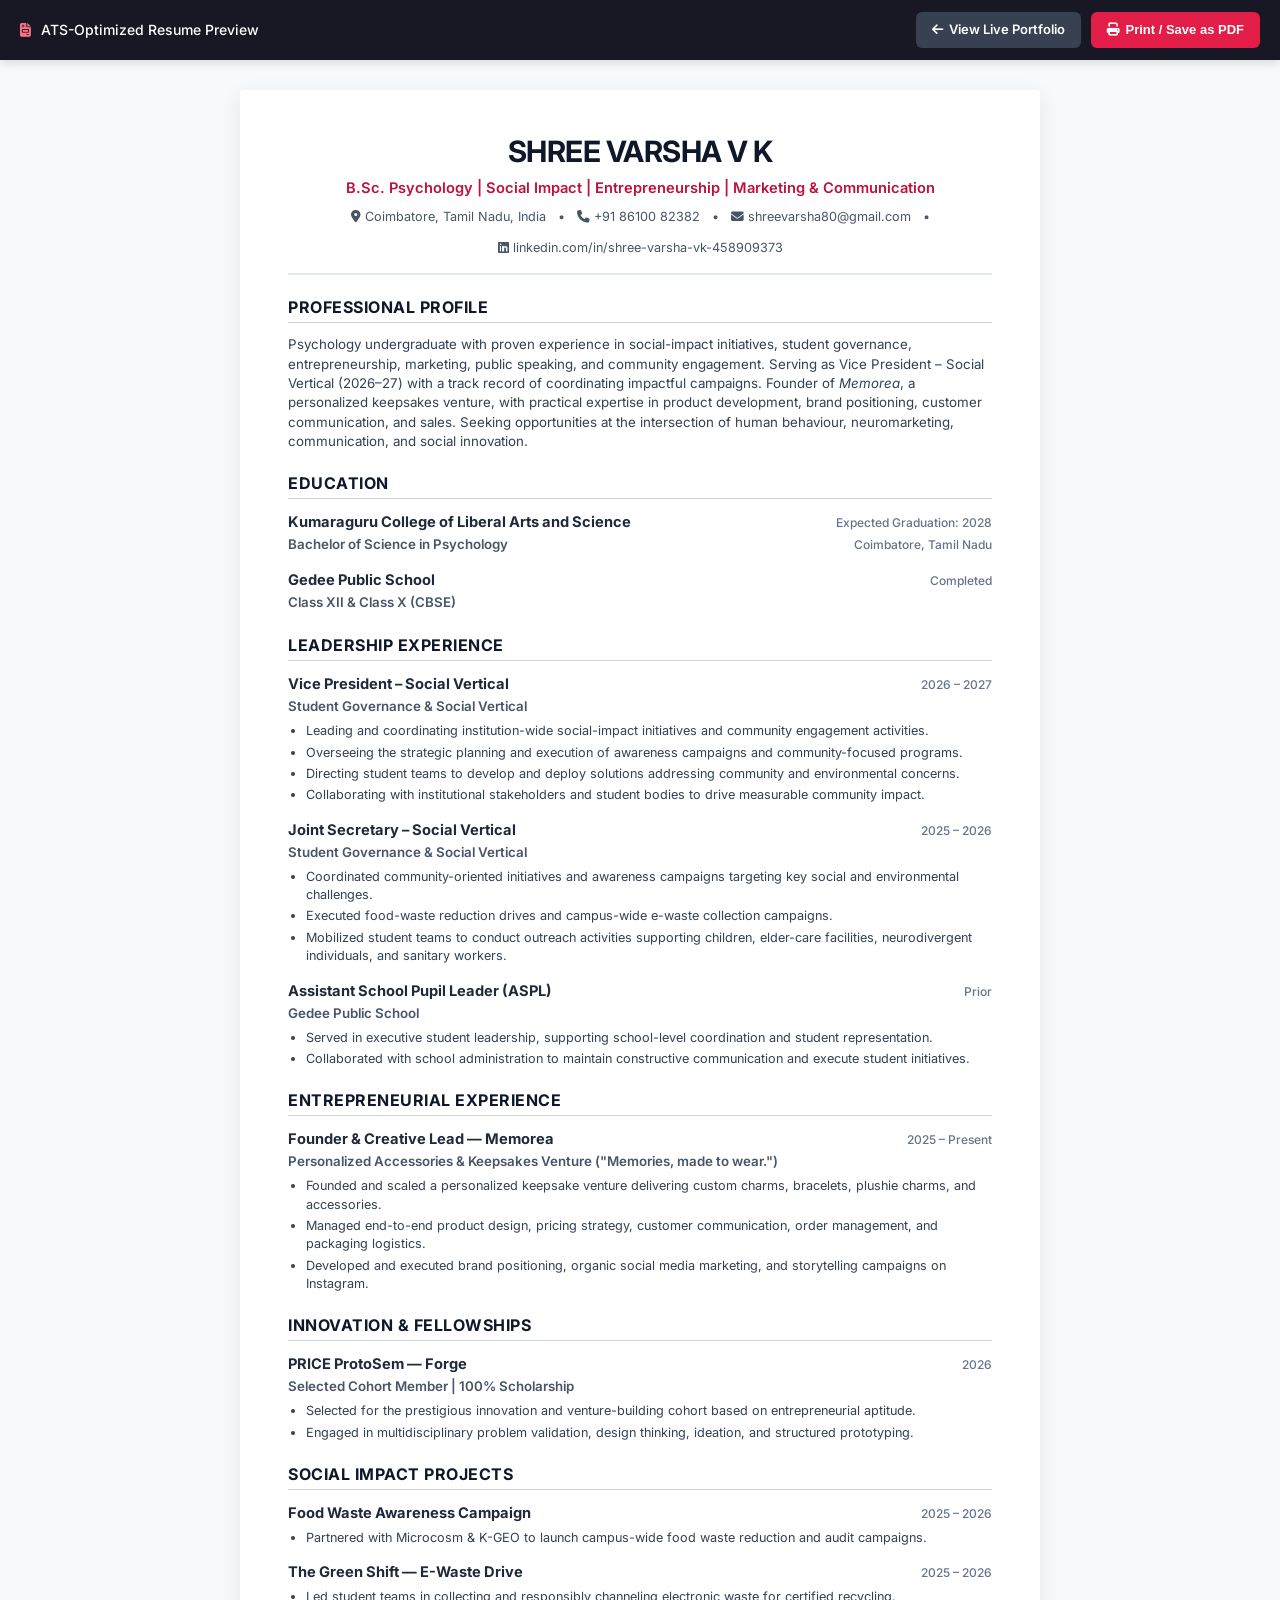
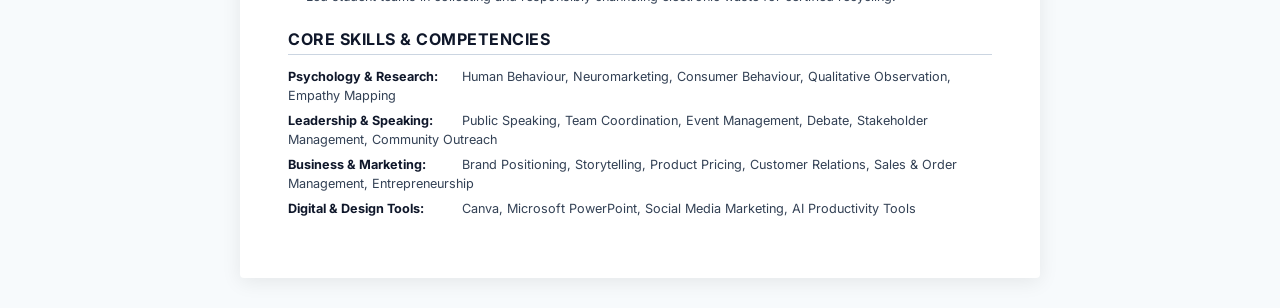
==== resume.html @ c53f8eb0 "Publish resume.html via PortfolioWizard" ====
<!DOCTYPE html>
<html lang="en">
<head>
  <meta charset="UTF-8">
  <meta name="viewport" content="width=device-width, initial-scale=1.0">
  <title>Shree Varsha V K - ATS Resume</title>
  <meta name="description" content="Resume of Shree Varsha V K - B.Sc. Psychology, Entrepreneur, Social Impact Leader">

  <!-- Google Fonts: Inter -->
  <link rel="preconnect" href="https://fonts.googleapis.com">
  <link rel="preconnect" href="https://fonts.gstatic.com" crossorigin>
  <link href="https://fonts.googleapis.com/css2?family=Inter:wght@400;500;600;700&display=swap" rel="stylesheet">

  <!-- Font Awesome -->
  <link rel="stylesheet" href="https://cdnjs.cloudflare.com/ajax/libs/font-awesome/6.5.1/css/all.min.css">

  <style>
    /* ATS-Friendly Print & Layout CSS */
    @page {
      size: letter portrait;
      margin: 15mm;
    }

    * {
      box-sizing: border-box;
      margin: 0;
      padding: 0;
    }

    body {
      font-family: 'Inter', -apple-system, BlinkMacSystemFont, "Segoe UI", Roboto, Helvetica, Arial, sans-serif;
      color: #1a202c;
      background-color: #f7fafc;
      line-height: 1.5;
      font-size: 10.5pt;
    }

    .no-print-bar {
      background: #181824;
      color: #fff;
      padding: 12px 20px;
      display: flex;
      justify-content: space-between;
      align-items: center;
      box-shadow: 0 2px 10px rgba(0,0,0,0.15);
    }

    .btn {
      background: #e11d48;
      color: #fff;
      border: none;
      padding: 8px 16px;
      font-size: 13px;
      font-weight: 600;
      border-radius: 6px;
      cursor: pointer;
      display: inline-flex;
      align-items: center;
      gap: 6px;
      text-decoration: none;
      transition: background 0.2s;
    }

    .btn:hover {
      background: #be123c;
    }

    .btn-secondary {
      background: #374151;
    }
    .btn-secondary:hover {
      background: #4b5563;
    }

    .resume-wrapper {
      max-width: 800px;
      margin: 30px auto;
      background: #ffffff;
      padding: 40px 48px;
      box-shadow: 0 4px 20px rgba(0, 0, 0, 0.08);
      border-radius: 4px;
    }

    /* ATS Typography & Headings */
    header {
      border-bottom: 2px solid #e2e8f0;
      padding-bottom: 16px;
      margin-bottom: 20px;
      text-align: center;
    }

    h1 {
      font-size: 22pt;
      font-weight: 700;
      color: #0f172a;
      letter-spacing: -0.5px;
      text-transform: uppercase;
      margin-bottom: 4px;
    }

    .subtitle {
      font-size: 11pt;
      font-weight: 600;
      color: #be123c;
      margin-bottom: 8px;
    }

    .contact-line {
      font-size: 9.5pt;
      color: #475569;
      display: flex;
      flex-wrap: wrap;
      justify-content: center;
      gap: 12px;
    }

    .contact-line a {
      color: #475569;
      text-decoration: none;
    }

    .section {
      margin-bottom: 20px;
    }

    h2 {
      font-size: 12pt;
      font-weight: 700;
      color: #0f172a;
      text-transform: uppercase;
      border-bottom: 1.5px solid #cbd5e1;
      padding-bottom: 3px;
      margin-bottom: 12px;
      letter-spacing: 0.5px;
    }

    .item {
      margin-bottom: 14px;
    }

    .item:last-child {
      margin-bottom: 0;
    }

    .item-header {
      display: flex;
      justify-content: space-between;
      align-items: baseline;
      margin-bottom: 2px;
    }

    .item-title {
      font-weight: 700;
      font-size: 11pt;
      color: #1e293b;
    }

    .item-subtitle {
      font-size: 10pt;
      font-weight: 600;
      color: #475569;
    }

    .item-date, .item-loc {
      font-size: 9pt;
      color: #64748b;
      font-weight: 500;
      white-space: nowrap;
    }

    p {
      color: #334155;
      font-size: 10pt;
      line-height: 1.45;
      margin-top: 4px;
    }

    ul {
      margin-top: 5px;
      margin-left: 18px;
      color: #334155;
    }

    li {
      font-size: 9.5pt;
      line-height: 1.45;
      margin-bottom: 3px;
    }

    .skills-grid {
      display: grid;
      grid-template-columns: 1fr;
      gap: 6px;
    }

    .skill-row {
      font-size: 9.5pt;
      color: #334155;
    }

    .skill-label {
      font-weight: 700;
      color: #0f172a;
      display: inline-block;
      min-width: 170px;
    }

    /* Print Overrides */
    @media print {
      @page {
        margin: 15mm;
      }

      body {
        background: #ffffff;
        color: #000000;
      }

      .no-print-bar {
        display: none !important;
      }

      .resume-wrapper {
        margin: 0;
        padding: 0;
        box-shadow: none;
        max-width: 100%;
      }

      header {
        border-bottom: 1.5px solid #000;
      }

      h2 {
        border-bottom: 1px solid #000;
        color: #000;
      }

      a {
        color: #000;
        text-decoration: none;
      }

      .item-title, .subtitle {
        color: #000;
      }
    }
  </style>
</head>
<body>

  <!-- Non-Printing Top Action Bar -->
  <div class="no-print-bar">
    <div style="font-size: 14px; font-weight: 500;">
      <i class="fa-solid fa-file-invoice" style="color: #fb7185; margin-right: 6px;"></i> ATS-Optimized Resume Preview
    </div>
    <div style="display: flex; gap: 10px;">
      <a href="index.html" class="btn btn-secondary">
        <i class="fa-solid fa-arrow-left"></i> View Live Portfolio
      </a>
      <button onclick="window.print()" class="btn">
        <i class="fa-solid fa-print"></i> Print / Save as PDF
      </button>
    </div>
  </div>

  <!-- Main Resume Content -->
  <main class="resume-wrapper">
    
    <!-- Header -->
    <header>
      <h1>Shree Varsha V K</h1>
      <div class="subtitle">B.Sc. Psychology | Social Impact | Entrepreneurship | Marketing & Communication</div>
      <div class="contact-line">
        <span><i class="fa-solid fa-location-dot"></i> Coimbatore, Tamil Nadu, India</span>
        <span>•</span>
        <span><i class="fa-solid fa-phone"></i> +91 86100 82382</span>
        <span>•</span>
        <span><i class="fa-solid fa-envelope"></i> <a href="mailto:shreevarsha80@gmail.com">shreevarsha80@gmail.com</a></span>
        <span>•</span>
        <span><i class="fa-brands fa-linkedin"></i> <a href="https://www.linkedin.com/in/shree-varsha-vk-458909373">linkedin.com/in/shree-varsha-vk-458909373</a></span>
      </div>
    </header>

    <!-- Professional Summary -->
    <section class="section">
      <h2>Professional Profile</h2>
      <p>
        Psychology undergraduate with proven experience in social-impact initiatives, student governance, entrepreneurship, marketing, public speaking, and community engagement. Serving as Vice President – Social Vertical (2026–27) with a track record of coordinating impactful campaigns. Founder of <em>Memorea</em>, a personalized keepsakes venture, with practical expertise in product development, brand positioning, customer communication, and sales. Seeking opportunities at the intersection of human behaviour, neuromarketing, communication, and social innovation.
      </p>
    </section>

    <!-- Education -->
    <section class="section">
      <h2>Education</h2>
      
      <div class="item">
        <div class="item-header">
          <span class="item-title">Kumaraguru College of Liberal Arts and Science</span>
          <span class="item-date">Expected Graduation: 2028</span>
        </div>
        <div class="item-header">
          <span class="item-subtitle">Bachelor of Science in Psychology</span>
          <span class="item-loc">Coimbatore, Tamil Nadu</span>
        </div>
      </div>

      <div class="item">
        <div class="item-header">
          <span class="item-title">Gedee Public School</span>
          <span class="item-date">Completed</span>
        </div>
        <div class="item-subtitle">Class XII & Class X (CBSE)</div>
      </div>
    </section>

    <!-- Leadership Experience -->
    <section class="section">
      <h2>Leadership Experience</h2>

      <div class="item">
        <div class="item-header">
          <span class="item-title">Vice President – Social Vertical</span>
          <span class="item-date">2026 – 2027</span>
        </div>
        <div class="item-subtitle">Student Governance & Social Vertical</div>
        <ul>
          <li>Leading and coordinating institution-wide social-impact initiatives and community engagement activities.</li>
          <li>Overseeing the strategic planning and execution of awareness campaigns and community-focused programs.</li>
          <li>Directing student teams to develop and deploy solutions addressing community and environmental concerns.</li>
          <li>Collaborating with institutional stakeholders and student bodies to drive measurable community impact.</li>
        </ul>
      </div>

      <div class="item">
        <div class="item-header">
          <span class="item-title">Joint Secretary – Social Vertical</span>
          <span class="item-date">2025 – 2026</span>
        </div>
        <div class="item-subtitle">Student Governance & Social Vertical</div>
        <ul>
          <li>Coordinated community-oriented initiatives and awareness campaigns targeting key social and environmental challenges.</li>
          <li>Executed food-waste reduction drives and campus-wide e-waste collection campaigns.</li>
          <li>Mobilized student teams to conduct outreach activities supporting children, elder-care facilities, neurodivergent individuals, and sanitary workers.</li>
        </ul>
      </div>

      <div class="item">
        <div class="item-header">
          <span class="item-title">Assistant School Pupil Leader (ASPL)</span>
          <span class="item-date">Prior</span>
        </div>
        <div class="item-subtitle">Gedee Public School</div>
        <ul>
          <li>Served in executive student leadership, supporting school-level coordination and student representation.</li>
          <li>Collaborated with school administration to maintain constructive communication and execute student initiatives.</li>
        </ul>
      </div>
    </section>

    <!-- Entrepreneurial Experience -->
    <section class="section">
      <h2>Entrepreneurial Experience</h2>

      <div class="item">
        <div class="item-header">
          <span class="item-title">Founder & Creative Lead — Memorea</span>
          <span class="item-date">2025 – Present</span>
        </div>
        <div class="item-subtitle">Personalized Accessories & Keepsakes Venture ("Memories, made to wear.")</div>
        <ul>
          <li>Founded and scaled a personalized keepsake venture delivering custom charms, bracelets, plushie charms, and accessories.</li>
          <li>Managed end-to-end product design, pricing strategy, customer communication, order management, and packaging logistics.</li>
          <li>Developed and executed brand positioning, organic social media marketing, and storytelling campaigns on Instagram.</li>
        </ul>
      </div>
    </section>

    <!-- Fellowship & Programs -->
    <section class="section">
      <h2>Innovation & Fellowships</h2>

      <div class="item">
        <div class="item-header">
          <span class="item-title">PRICE ProtoSem — Forge</span>
          <span class="item-date">2026</span>
        </div>
        <div class="item-subtitle">Selected Cohort Member | 100% Scholarship</div>
        <ul>
          <li>Selected for the prestigious innovation and venture-building cohort based on entrepreneurial aptitude.</li>
          <li>Engaged in multidisciplinary problem validation, design thinking, ideation, and structured prototyping.</li>
        </ul>
      </div>
    </section>

    <!-- Social Impact Projects -->
    <section class="section">
      <h2>Social Impact Projects</h2>

      <div class="item">
        <div class="item-header">
          <span class="item-title">Food Waste Awareness Campaign</span>
          <span class="item-date">2025 – 2026</span>
        </div>
        <ul>
          <li>Partnered with Microcosm & K-GEO to launch campus-wide food waste reduction and audit campaigns.</li>
        </ul>
      </div>

      <div class="item">
        <div class="item-header">
          <span class="item-title">The Green Shift — E-Waste Drive</span>
          <span class="item-date">2025 – 2026</span>
        </div>
        <ul>
          <li>Led student teams in collecting and responsibly channeling electronic waste for certified recycling.</li>
        </ul>
      </div>
    </section>

    <!-- Core Competencies & Skills -->
    <section class="section">
      <h2>Core Skills & Competencies</h2>
      
      <div class="skills-grid">
        <div class="skill-row">
          <span class="skill-label">Psychology & Research:</span>
          Human Behaviour, Neuromarketing, Consumer Behaviour, Qualitative Observation, Empathy Mapping
        </div>
        <div class="skill-row">
          <span class="skill-label">Leadership & Speaking:</span>
          Public Speaking, Team Coordination, Event Management, Debate, Stakeholder Management, Community Outreach
        </div>
        <div class="skill-row">
          <span class="skill-label">Business & Marketing:</span>
          Brand Positioning, Storytelling, Product Pricing, Customer Relations, Sales & Order Management, Entrepreneurship
        </div>
        <div class="skill-row">
          <span class="skill-label">Digital & Design Tools:</span>
          Canva, Microsoft PowerPoint, Social Media Marketing, AI Productivity Tools
        </div>
      </div>
    </section>

  </main>

</body>
</html>
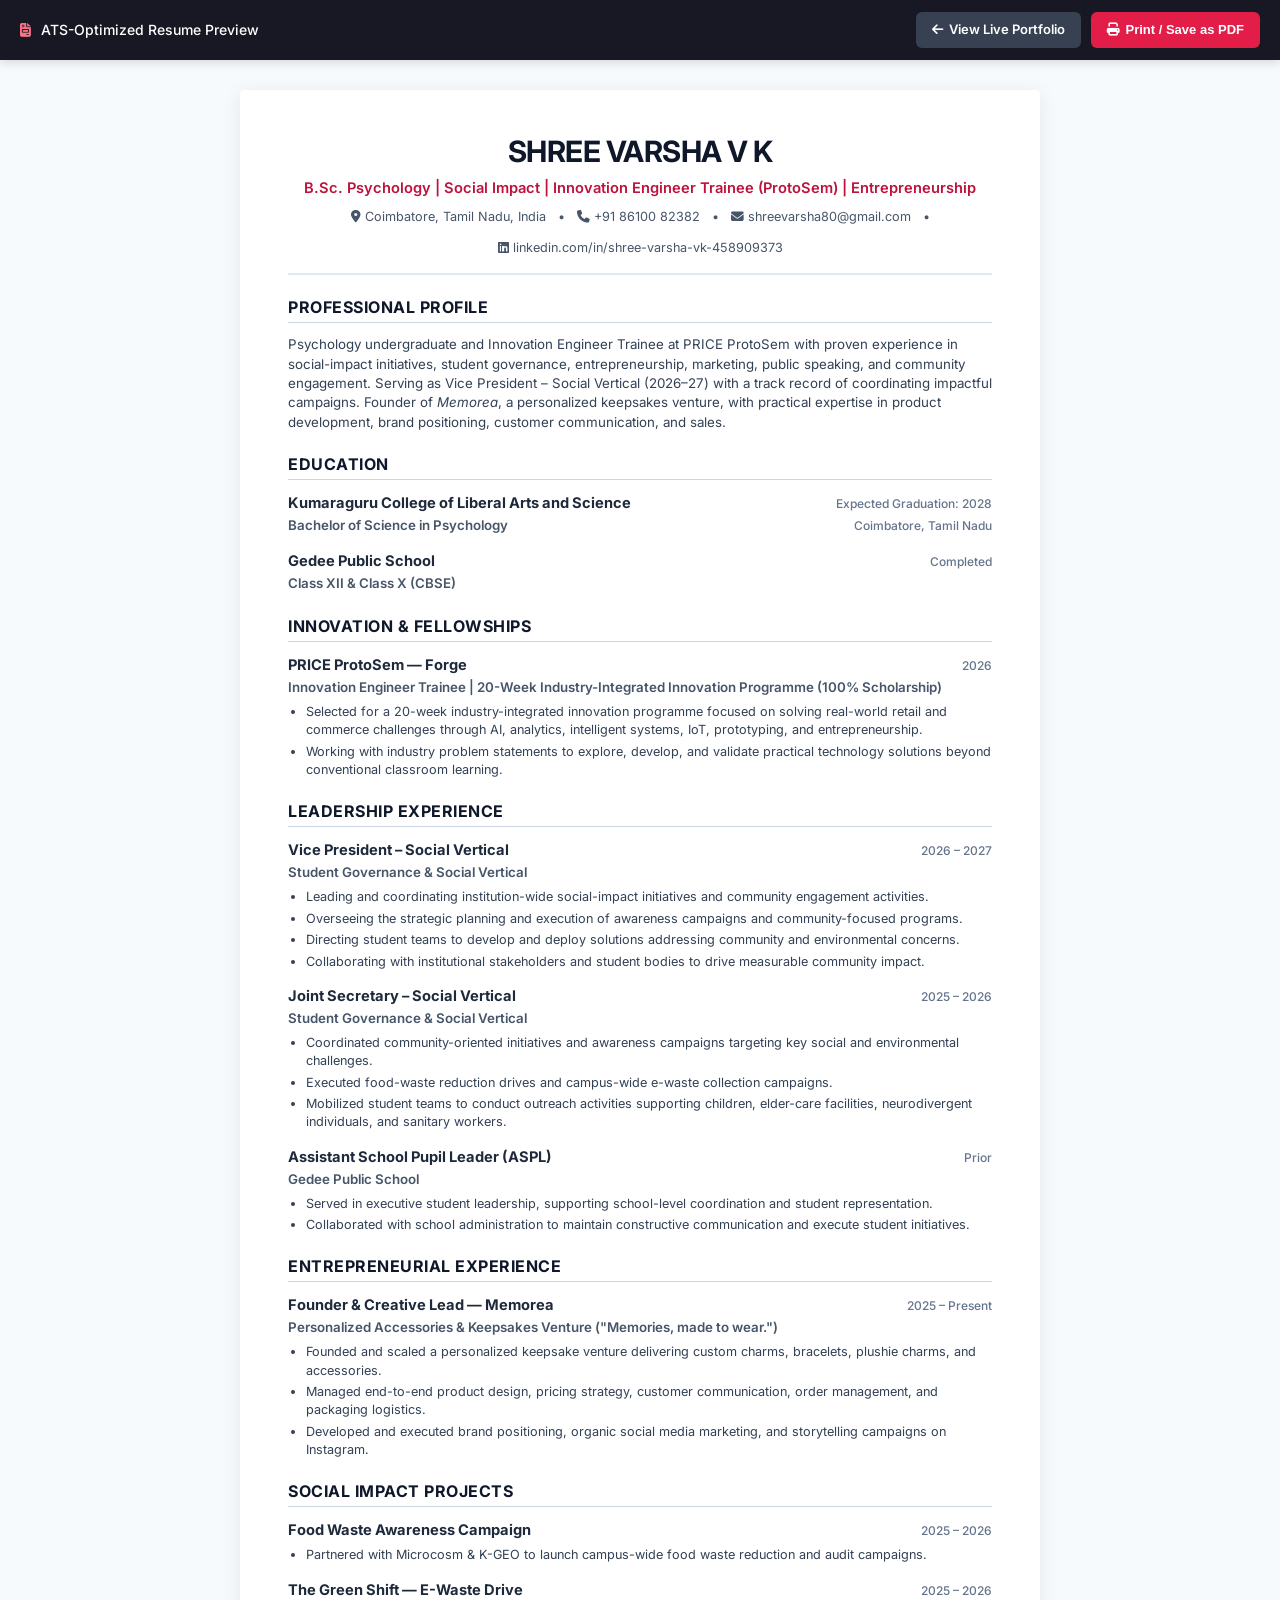
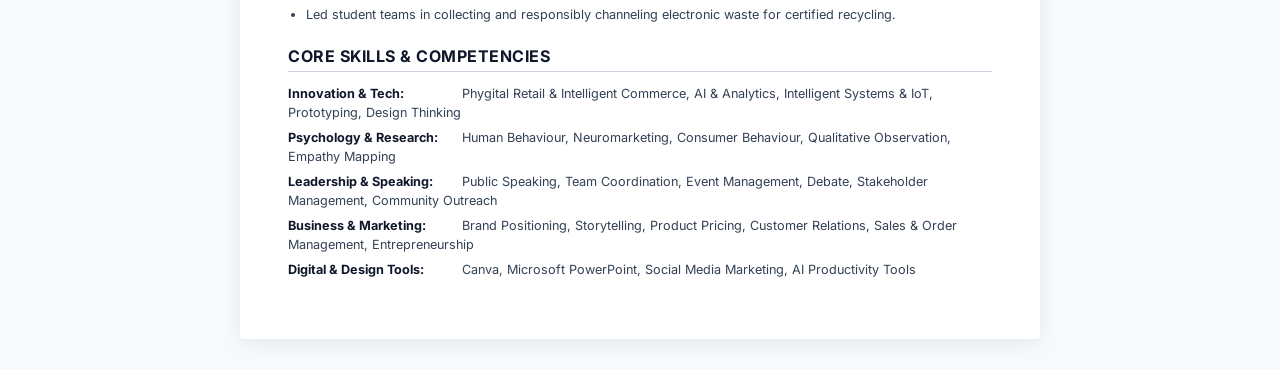
==== commit cf9aa189: "Publish resume.html via PortfolioWizard" ====
--- a/resume.html
+++ b/resume.html
@@ -4,7 +4,7 @@
   <meta charset="UTF-8">
   <meta name="viewport" content="width=device-width, initial-scale=1.0">
   <title>Shree Varsha V K - ATS Resume</title>
-  <meta name="description" content="Resume of Shree Varsha V K - B.Sc. Psychology, Entrepreneur, Social Impact Leader">
+  <meta name="description" content="Resume of Shree Varsha V K - B.Sc. Psychology, Innovation Engineer Trainee at PRICE ProtoSem, Entrepreneur, Social Impact Leader">
 
   <!-- Google Fonts: Inter -->
   <link rel="preconnect" href="https://fonts.googleapis.com">
@@ -270,7 +270,7 @@
     <!-- Header -->
     <header>
       <h1>Shree Varsha V K</h1>
-      <div class="subtitle">B.Sc. Psychology | Social Impact | Entrepreneurship | Marketing & Communication</div>
+      <div class="subtitle">B.Sc. Psychology | Social Impact | Innovation Engineer Trainee (ProtoSem) | Entrepreneurship</div>
       <div class="contact-line">
         <span><i class="fa-solid fa-location-dot"></i> Coimbatore, Tamil Nadu, India</span>
         <span>•</span>
@@ -286,7 +286,7 @@
     <section class="section">
       <h2>Professional Profile</h2>
       <p>
-        Psychology undergraduate with proven experience in social-impact initiatives, student governance, entrepreneurship, marketing, public speaking, and community engagement. Serving as Vice President – Social Vertical (2026–27) with a track record of coordinating impactful campaigns. Founder of <em>Memorea</em>, a personalized keepsakes venture, with practical expertise in product development, brand positioning, customer communication, and sales. Seeking opportunities at the intersection of human behaviour, neuromarketing, communication, and social innovation.
+        Psychology undergraduate and Innovation Engineer Trainee at PRICE ProtoSem with proven experience in social-impact initiatives, student governance, entrepreneurship, marketing, public speaking, and community engagement. Serving as Vice President – Social Vertical (2026–27) with a track record of coordinating impactful campaigns. Founder of <em>Memorea</em>, a personalized keepsakes venture, with practical expertise in product development, brand positioning, customer communication, and sales.
       </p>
     </section>
 
@@ -311,6 +311,23 @@
           <span class="item-date">Completed</span>
         </div>
         <div class="item-subtitle">Class XII & Class X (CBSE)</div>
+      </div>
+    </section>
+
+    <!-- Innovation & Fellowship -->
+    <section class="section">
+      <h2>Innovation & Fellowships</h2>
+
+      <div class="item">
+        <div class="item-header">
+          <span class="item-title">PRICE ProtoSem — Forge</span>
+          <span class="item-date">2026</span>
+        </div>
+        <div class="item-subtitle">Innovation Engineer Trainee | 20-Week Industry-Integrated Innovation Programme (100% Scholarship)</div>
+        <ul>
+          <li>Selected for a 20-week industry-integrated innovation programme focused on solving real-world retail and commerce challenges through AI, analytics, intelligent systems, IoT, prototyping, and entrepreneurship.</li>
+          <li>Working with industry problem statements to explore, develop, and validate practical technology solutions beyond conventional classroom learning.</li>
+        </ul>
       </div>
     </section>
 
@@ -376,23 +393,6 @@
       </div>
     </section>
 
-    <!-- Fellowship & Programs -->
-    <section class="section">
-      <h2>Innovation & Fellowships</h2>
-
-      <div class="item">
-        <div class="item-header">
-          <span class="item-title">PRICE ProtoSem — Forge</span>
-          <span class="item-date">2026</span>
-        </div>
-        <div class="item-subtitle">Selected Cohort Member | 100% Scholarship</div>
-        <ul>
-          <li>Selected for the prestigious innovation and venture-building cohort based on entrepreneurial aptitude.</li>
-          <li>Engaged in multidisciplinary problem validation, design thinking, ideation, and structured prototyping.</li>
-        </ul>
-      </div>
-    </section>
-
     <!-- Social Impact Projects -->
     <section class="section">
       <h2>Social Impact Projects</h2>
@@ -424,6 +424,10 @@
       
       <div class="skills-grid">
         <div class="skill-row">
+          <span class="skill-label">Innovation & Tech:</span>
+          Phygital Retail & Intelligent Commerce, AI & Analytics, Intelligent Systems & IoT, Prototyping, Design Thinking
+        </div>
+        <div class="skill-row">
           <span class="skill-label">Psychology & Research:</span>
           Human Behaviour, Neuromarketing, Consumer Behaviour, Qualitative Observation, Empathy Mapping
         </div>
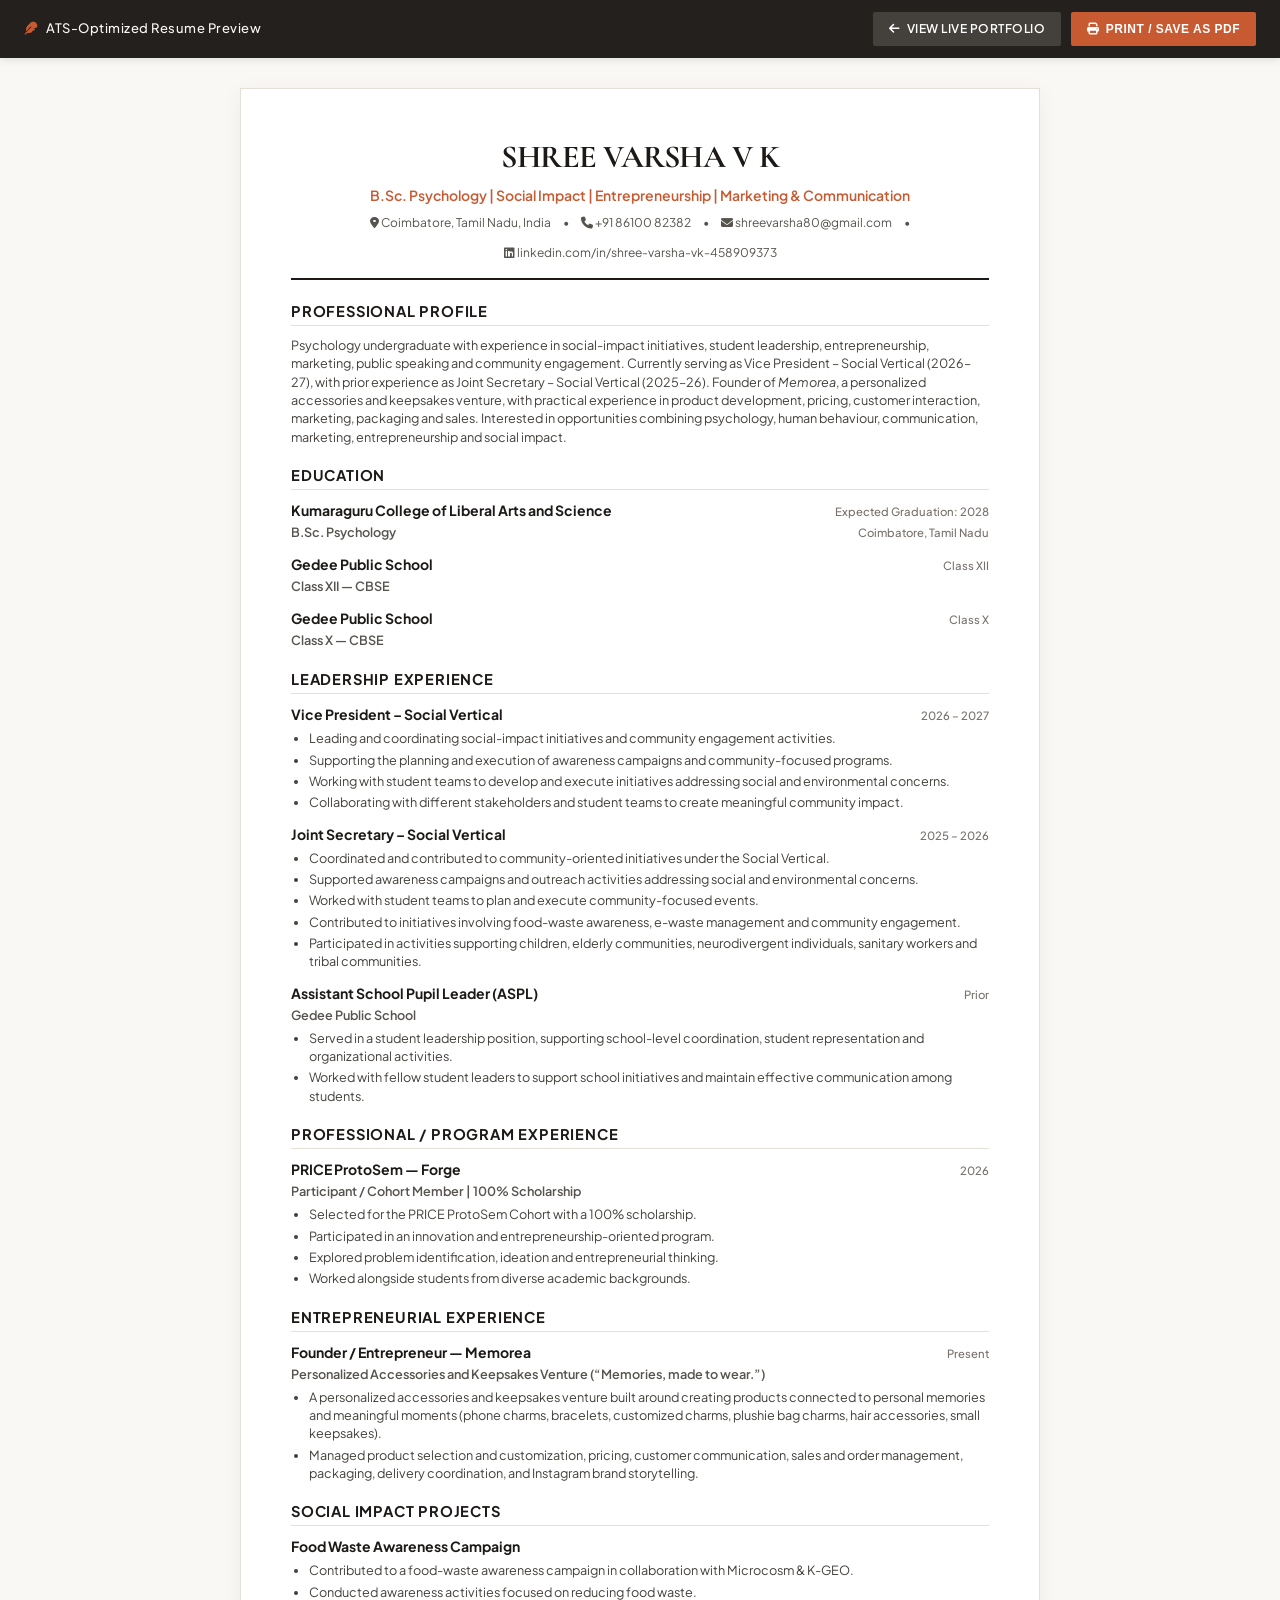
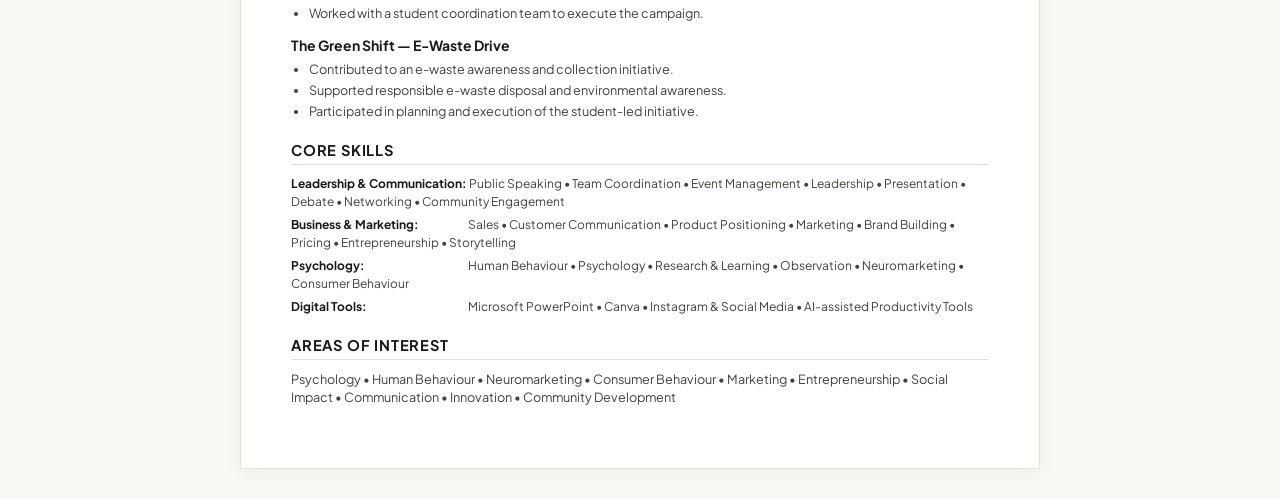
==== commit 01efcf4a: "Publish resume.html via PortfolioWizard" ====
--- a/resume.html
+++ b/resume.html
@@ -3,13 +3,13 @@
 <head>
   <meta charset="UTF-8">
   <meta name="viewport" content="width=device-width, initial-scale=1.0">
-  <title>Shree Varsha V K - ATS Resume</title>
+  <title>Shree Varsha V K — ATS Resume</title>
   <meta name="description" content="Resume of Shree Varsha V K - B.Sc. Psychology, Innovation Engineer Trainee at PRICE ProtoSem, Entrepreneur, Social Impact Leader">
 
-  <!-- Google Fonts: Inter -->
+  <!-- Google Fonts: Cormorant Garamond, Plus Jakarta Sans -->
   <link rel="preconnect" href="https://fonts.googleapis.com">
   <link rel="preconnect" href="https://fonts.gstatic.com" crossorigin>
-  <link href="https://fonts.googleapis.com/css2?family=Inter:wght@400;500;600;700&display=swap" rel="stylesheet">
+  <link href="https://fonts.googleapis.com/css2?family=Cormorant+Garamond:wght@600;700&family=Plus+Jakarta+Sans:wght@400;500;600;700&display=swap" rel="stylesheet">
 
   <!-- Font Awesome -->
   <link rel="stylesheet" href="https://cdnjs.cloudflare.com/ajax/libs/font-awesome/6.5.1/css/all.min.css">
@@ -28,31 +28,33 @@
     }
 
     body {
-      font-family: 'Inter', -apple-system, BlinkMacSystemFont, "Segoe UI", Roboto, Helvetica, Arial, sans-serif;
-      color: #1a202c;
-      background-color: #f7fafc;
+      font-family: 'Plus Jakarta Sans', -apple-system, BlinkMacSystemFont, "Segoe UI", Roboto, sans-serif;
+      color: #1C1917;
+      background-color: #FAF8F5;
       line-height: 1.5;
       font-size: 10.5pt;
     }
 
     .no-print-bar {
-      background: #181824;
-      color: #fff;
-      padding: 12px 20px;
+      background: #23201E;
+      color: #FAF8F5;
+      padding: 12px 24px;
       display: flex;
       justify-content: space-between;
       align-items: center;
-      box-shadow: 0 2px 10px rgba(0,0,0,0.15);
+      box-shadow: 0 2px 8px rgba(0,0,0,0.1);
     }
 
     .btn {
-      background: #e11d48;
-      color: #fff;
+      background: #C85A32;
+      color: #FFFFFF;
       border: none;
       padding: 8px 16px;
-      font-size: 13px;
+      font-size: 12px;
       font-weight: 600;
-      border-radius: 6px;
+      text-transform: uppercase;
+      letter-spacing: 0.5px;
+      border-radius: 2px;
       cursor: pointer;
       display: inline-flex;
       align-items: center;
@@ -62,52 +64,53 @@
     }
 
     .btn:hover {
-      background: #be123c;
+      background: #A64320;
     }
 
     .btn-secondary {
-      background: #374151;
+      background: #44403C;
     }
     .btn-secondary:hover {
-      background: #4b5563;
+      background: #57534E;
     }
 
     .resume-wrapper {
       max-width: 800px;
       margin: 30px auto;
-      background: #ffffff;
-      padding: 40px 48px;
-      box-shadow: 0 4px 20px rgba(0, 0, 0, 0.08);
-      border-radius: 4px;
+      background: #FFFFFF;
+      padding: 44px 50px;
+      box-shadow: 0 4px 20px rgba(0, 0, 0, 0.05);
+      border: 1px solid #E6DFD5;
     }
 
     /* ATS Typography & Headings */
     header {
-      border-bottom: 2px solid #e2e8f0;
+      border-bottom: 2px solid #1C1917;
       padding-bottom: 16px;
       margin-bottom: 20px;
       text-align: center;
     }
 
     h1 {
-      font-size: 22pt;
+      font-family: 'Cormorant Garamond', Georgia, serif;
+      font-size: 24pt;
       font-weight: 700;
-      color: #0f172a;
+      color: #1C1917;
       letter-spacing: -0.5px;
       text-transform: uppercase;
       margin-bottom: 4px;
     }
 
     .subtitle {
-      font-size: 11pt;
+      font-size: 10.5pt;
       font-weight: 600;
-      color: #be123c;
+      color: #C85A32;
       margin-bottom: 8px;
     }
 
     .contact-line {
-      font-size: 9.5pt;
-      color: #475569;
+      font-size: 9pt;
+      color: #57534E;
       display: flex;
       flex-wrap: wrap;
       justify-content: center;
@@ -115,27 +118,27 @@
     }
 
     .contact-line a {
-      color: #475569;
+      color: #57534E;
       text-decoration: none;
     }
 
     .section {
-      margin-bottom: 20px;
+      margin-bottom: 18px;
     }
 
     h2 {
-      font-size: 12pt;
+      font-size: 11pt;
       font-weight: 700;
-      color: #0f172a;
+      color: #1C1917;
       text-transform: uppercase;
-      border-bottom: 1.5px solid #cbd5e1;
+      border-bottom: 1.5px solid #E6DFD5;
       padding-bottom: 3px;
+      margin-bottom: 10px;
+      letter-spacing: 0.8px;
+    }
+
+    .item {
       margin-bottom: 12px;
-      letter-spacing: 0.5px;
-    }
-
-    .item {
-      margin-bottom: 14px;
     }
 
     .item:last-child {
@@ -151,34 +154,34 @@
 
     .item-title {
       font-weight: 700;
-      font-size: 11pt;
-      color: #1e293b;
+      font-size: 10.5pt;
+      color: #1C1917;
     }
 
     .item-subtitle {
-      font-size: 10pt;
+      font-size: 9.5pt;
       font-weight: 600;
-      color: #475569;
+      color: #57534E;
     }
 
     .item-date, .item-loc {
-      font-size: 9pt;
-      color: #64748b;
+      font-size: 8.5pt;
+      color: #78716C;
       font-weight: 500;
       white-space: nowrap;
     }
 
     p {
-      color: #334155;
-      font-size: 10pt;
+      color: #44403C;
+      font-size: 9.5pt;
       line-height: 1.45;
+      margin-top: 3px;
+    }
+
+    ul {
       margin-top: 4px;
-    }
-
-    ul {
-      margin-top: 5px;
       margin-left: 18px;
-      color: #334155;
+      color: #44403C;
     }
 
     li {
@@ -190,19 +193,19 @@
     .skills-grid {
       display: grid;
       grid-template-columns: 1fr;
-      gap: 6px;
+      gap: 5px;
     }
 
     .skill-row {
-      font-size: 9.5pt;
-      color: #334155;
+      font-size: 9pt;
+      color: #44403C;
     }
 
     .skill-label {
       font-weight: 700;
-      color: #0f172a;
+      color: #1C1917;
       display: inline-block;
-      min-width: 170px;
+      min-width: 175px;
     }
 
     /* Print Overrides */
@@ -212,7 +215,7 @@
       }
 
       body {
-        background: #ffffff;
+        background: #FFFFFF;
         color: #000000;
       }
 
@@ -224,6 +227,7 @@
         margin: 0;
         padding: 0;
         box-shadow: none;
+        border: none;
         max-width: 100%;
       }
 
@@ -251,8 +255,8 @@
 
   <!-- Non-Printing Top Action Bar -->
   <div class="no-print-bar">
-    <div style="font-size: 14px; font-weight: 500;">
-      <i class="fa-solid fa-file-invoice" style="color: #fb7185; margin-right: 6px;"></i> ATS-Optimized Resume Preview
+    <div style="font-size: 13px; font-weight: 500; letter-spacing: 0.5px;">
+      <i class="fa-solid fa-feather" style="color: #C85A32; margin-right: 6px;"></i> ATS-Optimized Resume Preview
     </div>
     <div style="display: flex; gap: 10px;">
       <a href="index.html" class="btn btn-secondary">
@@ -270,7 +274,7 @@
     <!-- Header -->
     <header>
       <h1>Shree Varsha V K</h1>
-      <div class="subtitle">B.Sc. Psychology | Social Impact | Innovation Engineer Trainee (ProtoSem) | Entrepreneurship</div>
+      <div class="subtitle">B.Sc. Psychology | Social Impact | Entrepreneurship | Marketing & Communication</div>
       <div class="contact-line">
         <span><i class="fa-solid fa-location-dot"></i> Coimbatore, Tamil Nadu, India</span>
         <span>•</span>
@@ -286,7 +290,7 @@
     <section class="section">
       <h2>Professional Profile</h2>
       <p>
-        Psychology undergraduate and Innovation Engineer Trainee at PRICE ProtoSem with proven experience in social-impact initiatives, student governance, entrepreneurship, marketing, public speaking, and community engagement. Serving as Vice President – Social Vertical (2026–27) with a track record of coordinating impactful campaigns. Founder of <em>Memorea</em>, a personalized keepsakes venture, with practical expertise in product development, brand positioning, customer communication, and sales.
+        Psychology undergraduate with experience in social-impact initiatives, student leadership, entrepreneurship, marketing, public speaking and community engagement. Currently serving as Vice President – Social Vertical (2026–27), with prior experience as Joint Secretary – Social Vertical (2025–26). Founder of <em>Memorea</em>, a personalized accessories and keepsakes venture, with practical experience in product development, pricing, customer interaction, marketing, packaging and sales. Interested in opportunities combining psychology, human behaviour, communication, marketing, entrepreneurship and social impact.
       </p>
     </section>
 
@@ -300,7 +304,7 @@
           <span class="item-date">Expected Graduation: 2028</span>
         </div>
         <div class="item-header">
-          <span class="item-subtitle">Bachelor of Science in Psychology</span>
+          <span class="item-subtitle">B.Sc. Psychology</span>
           <span class="item-loc">Coimbatore, Tamil Nadu</span>
         </div>
       </div>
@@ -308,69 +312,79 @@
       <div class="item">
         <div class="item-header">
           <span class="item-title">Gedee Public School</span>
-          <span class="item-date">Completed</span>
-        </div>
-        <div class="item-subtitle">Class XII & Class X (CBSE)</div>
+          <span class="item-date">Class XII</span>
+        </div>
+        <div class="item-subtitle">Class XII — CBSE</div>
+      </div>
+
+      <div class="item">
+        <div class="item-header">
+          <span class="item-title">Gedee Public School</span>
+          <span class="item-date">Class X</span>
+        </div>
+        <div class="item-subtitle">Class X — CBSE</div>
+      </div>
+    </section>
+
+    <!-- Leadership Experience -->
+    <section class="section">
+      <h2>Leadership Experience</h2>
+
+      <div class="item">
+        <div class="item-header">
+          <span class="item-title">Vice President – Social Vertical</span>
+          <span class="item-date">2026 – 2027</span>
+        </div>
+        <ul>
+          <li>Leading and coordinating social-impact initiatives and community engagement activities.</li>
+          <li>Supporting the planning and execution of awareness campaigns and community-focused programs.</li>
+          <li>Working with student teams to develop and execute initiatives addressing social and environmental concerns.</li>
+          <li>Collaborating with different stakeholders and student teams to create meaningful community impact.</li>
+        </ul>
+      </div>
+
+      <div class="item">
+        <div class="item-header">
+          <span class="item-title">Joint Secretary – Social Vertical</span>
+          <span class="item-date">2025 – 2026</span>
+        </div>
+        <ul>
+          <li>Coordinated and contributed to community-oriented initiatives under the Social Vertical.</li>
+          <li>Supported awareness campaigns and outreach activities addressing social and environmental concerns.</li>
+          <li>Worked with student teams to plan and execute community-focused events.</li>
+          <li>Contributed to initiatives involving food-waste awareness, e-waste management and community engagement.</li>
+          <li>Participated in activities supporting children, elderly communities, neurodivergent individuals, sanitary workers and tribal communities.</li>
+        </ul>
+      </div>
+
+      <div class="item">
+        <div class="item-header">
+          <span class="item-title">Assistant School Pupil Leader (ASPL)</span>
+          <span class="item-date">Prior</span>
+        </div>
+        <div class="item-subtitle">Gedee Public School</div>
+        <ul>
+          <li>Served in a student leadership position, supporting school-level coordination, student representation and organizational activities.</li>
+          <li>Worked with fellow student leaders to support school initiatives and maintain effective communication among students.</li>
+        </ul>
       </div>
     </section>
 
     <!-- Innovation & Fellowship -->
     <section class="section">
-      <h2>Innovation & Fellowships</h2>
+      <h2>Professional / Program Experience</h2>
 
       <div class="item">
         <div class="item-header">
           <span class="item-title">PRICE ProtoSem — Forge</span>
           <span class="item-date">2026</span>
         </div>
-        <div class="item-subtitle">Innovation Engineer Trainee | 20-Week Industry-Integrated Innovation Programme (100% Scholarship)</div>
-        <ul>
-          <li>Selected for a 20-week industry-integrated innovation programme focused on solving real-world retail and commerce challenges through AI, analytics, intelligent systems, IoT, prototyping, and entrepreneurship.</li>
-          <li>Working with industry problem statements to explore, develop, and validate practical technology solutions beyond conventional classroom learning.</li>
-        </ul>
-      </div>
-    </section>
-
-    <!-- Leadership Experience -->
-    <section class="section">
-      <h2>Leadership Experience</h2>
-
-      <div class="item">
-        <div class="item-header">
-          <span class="item-title">Vice President – Social Vertical</span>
-          <span class="item-date">2026 – 2027</span>
-        </div>
-        <div class="item-subtitle">Student Governance & Social Vertical</div>
-        <ul>
-          <li>Leading and coordinating institution-wide social-impact initiatives and community engagement activities.</li>
-          <li>Overseeing the strategic planning and execution of awareness campaigns and community-focused programs.</li>
-          <li>Directing student teams to develop and deploy solutions addressing community and environmental concerns.</li>
-          <li>Collaborating with institutional stakeholders and student bodies to drive measurable community impact.</li>
-        </ul>
-      </div>
-
-      <div class="item">
-        <div class="item-header">
-          <span class="item-title">Joint Secretary – Social Vertical</span>
-          <span class="item-date">2025 – 2026</span>
-        </div>
-        <div class="item-subtitle">Student Governance & Social Vertical</div>
-        <ul>
-          <li>Coordinated community-oriented initiatives and awareness campaigns targeting key social and environmental challenges.</li>
-          <li>Executed food-waste reduction drives and campus-wide e-waste collection campaigns.</li>
-          <li>Mobilized student teams to conduct outreach activities supporting children, elder-care facilities, neurodivergent individuals, and sanitary workers.</li>
-        </ul>
-      </div>
-
-      <div class="item">
-        <div class="item-header">
-          <span class="item-title">Assistant School Pupil Leader (ASPL)</span>
-          <span class="item-date">Prior</span>
-        </div>
-        <div class="item-subtitle">Gedee Public School</div>
-        <ul>
-          <li>Served in executive student leadership, supporting school-level coordination and student representation.</li>
-          <li>Collaborated with school administration to maintain constructive communication and execute student initiatives.</li>
+        <div class="item-subtitle">Participant / Cohort Member | 100% Scholarship</div>
+        <ul>
+          <li>Selected for the PRICE ProtoSem Cohort with a 100% scholarship.</li>
+          <li>Participated in an innovation and entrepreneurship-oriented program.</li>
+          <li>Explored problem identification, ideation and entrepreneurial thinking.</li>
+          <li>Worked alongside students from diverse academic backgrounds.</li>
         </ul>
       </div>
     </section>
@@ -381,14 +395,13 @@
 
       <div class="item">
         <div class="item-header">
-          <span class="item-title">Founder & Creative Lead — Memorea</span>
-          <span class="item-date">2025 – Present</span>
-        </div>
-        <div class="item-subtitle">Personalized Accessories & Keepsakes Venture ("Memories, made to wear.")</div>
-        <ul>
-          <li>Founded and scaled a personalized keepsake venture delivering custom charms, bracelets, plushie charms, and accessories.</li>
-          <li>Managed end-to-end product design, pricing strategy, customer communication, order management, and packaging logistics.</li>
-          <li>Developed and executed brand positioning, organic social media marketing, and storytelling campaigns on Instagram.</li>
+          <span class="item-title">Founder / Entrepreneur — Memorea</span>
+          <span class="item-date">Present</span>
+        </div>
+        <div class="item-subtitle">Personalized Accessories and Keepsakes Venture (“Memories, made to wear.”)</div>
+        <ul>
+          <li>A personalized accessories and keepsakes venture built around creating products connected to personal memories and meaningful moments (phone charms, bracelets, customized charms, plushie bag charms, hair accessories, small keepsakes).</li>
+          <li>Managed product selection and customization, pricing, customer communication, sales and order management, packaging, delivery coordination, and Instagram brand storytelling.</li>
         </ul>
       </div>
     </section>
@@ -400,50 +413,56 @@
       <div class="item">
         <div class="item-header">
           <span class="item-title">Food Waste Awareness Campaign</span>
-          <span class="item-date">2025 – 2026</span>
-        </div>
-        <ul>
-          <li>Partnered with Microcosm & K-GEO to launch campus-wide food waste reduction and audit campaigns.</li>
+        </div>
+        <ul>
+          <li>Contributed to a food-waste awareness campaign in collaboration with Microcosm & K-GEO.</li>
+          <li>Conducted awareness activities focused on reducing food waste.</li>
+          <li>Worked with a student coordination team to execute the campaign.</li>
         </ul>
       </div>
 
       <div class="item">
         <div class="item-header">
           <span class="item-title">The Green Shift — E-Waste Drive</span>
-          <span class="item-date">2025 – 2026</span>
-        </div>
-        <ul>
-          <li>Led student teams in collecting and responsibly channeling electronic waste for certified recycling.</li>
-        </ul>
-      </div>
-    </section>
-
-    <!-- Core Competencies & Skills -->
-    <section class="section">
-      <h2>Core Skills & Competencies</h2>
+        </div>
+        <ul>
+          <li>Contributed to an e-waste awareness and collection initiative.</li>
+          <li>Supported responsible e-waste disposal and environmental awareness.</li>
+          <li>Participated in planning and execution of the student-led initiative.</li>
+        </ul>
+      </div>
+    </section>
+
+    <!-- Core Skills & Competencies -->
+    <section class="section">
+      <h2>Core Skills</h2>
       
       <div class="skills-grid">
         <div class="skill-row">
-          <span class="skill-label">Innovation & Tech:</span>
-          Phygital Retail & Intelligent Commerce, AI & Analytics, Intelligent Systems & IoT, Prototyping, Design Thinking
-        </div>
-        <div class="skill-row">
-          <span class="skill-label">Psychology & Research:</span>
-          Human Behaviour, Neuromarketing, Consumer Behaviour, Qualitative Observation, Empathy Mapping
-        </div>
-        <div class="skill-row">
-          <span class="skill-label">Leadership & Speaking:</span>
-          Public Speaking, Team Coordination, Event Management, Debate, Stakeholder Management, Community Outreach
+          <span class="skill-label">Leadership & Communication:</span>
+          Public Speaking • Team Coordination • Event Management • Leadership • Presentation • Debate • Networking • Community Engagement
         </div>
         <div class="skill-row">
           <span class="skill-label">Business & Marketing:</span>
-          Brand Positioning, Storytelling, Product Pricing, Customer Relations, Sales & Order Management, Entrepreneurship
+          Sales • Customer Communication • Product Positioning • Marketing • Brand Building • Pricing • Entrepreneurship • Storytelling
         </div>
         <div class="skill-row">
-          <span class="skill-label">Digital & Design Tools:</span>
-          Canva, Microsoft PowerPoint, Social Media Marketing, AI Productivity Tools
-        </div>
-      </div>
+          <span class="skill-label">Psychology:</span>
+          Human Behaviour • Psychology • Research & Learning • Observation • Neuromarketing • Consumer Behaviour
+        </div>
+        <div class="skill-row">
+          <span class="skill-label">Digital Tools:</span>
+          Microsoft PowerPoint • Canva • Instagram & Social Media • AI-assisted Productivity Tools
+        </div>
+      </div>
+    </section>
+
+    <!-- Areas of Interest -->
+    <section class="section">
+      <h2>Areas of Interest</h2>
+      <p>
+        Psychology • Human Behaviour • Neuromarketing • Consumer Behaviour • Marketing • Entrepreneurship • Social Impact • Communication • Innovation • Community Development
+      </p>
     </section>
 
   </main>
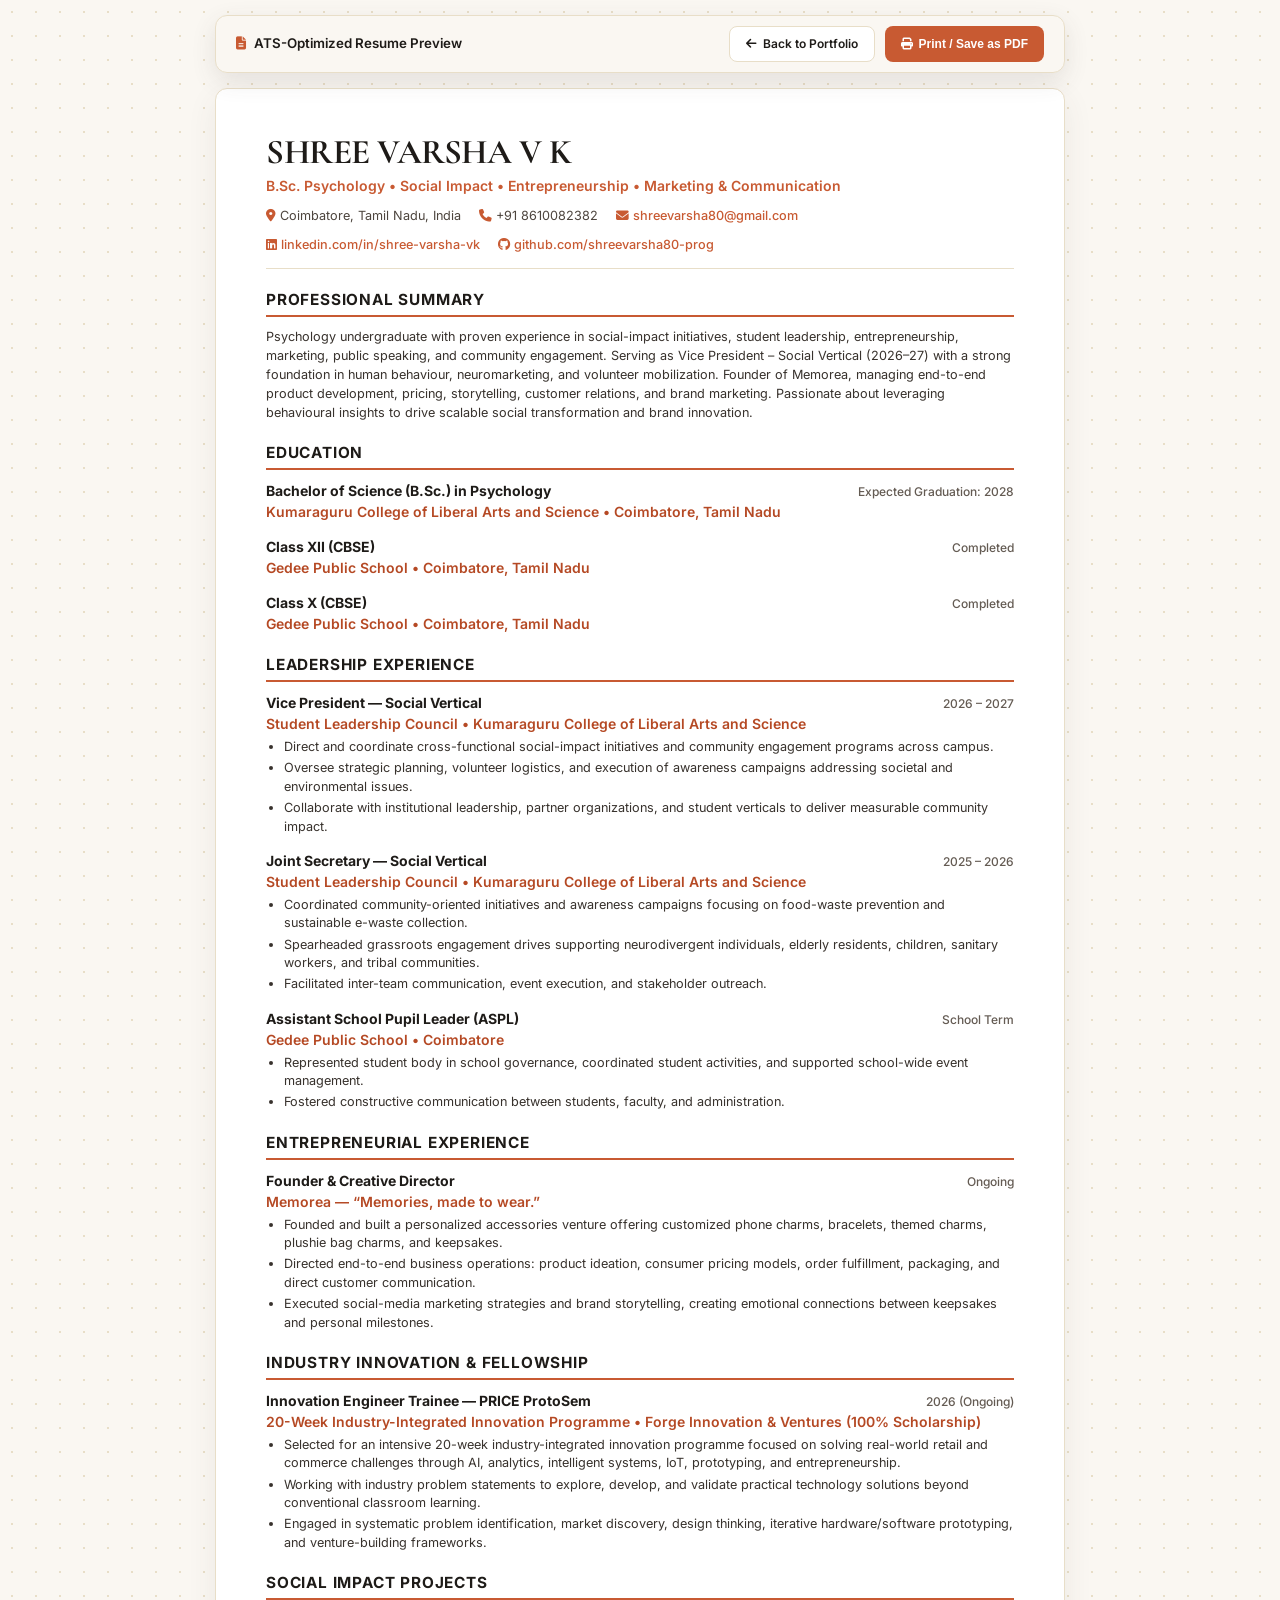
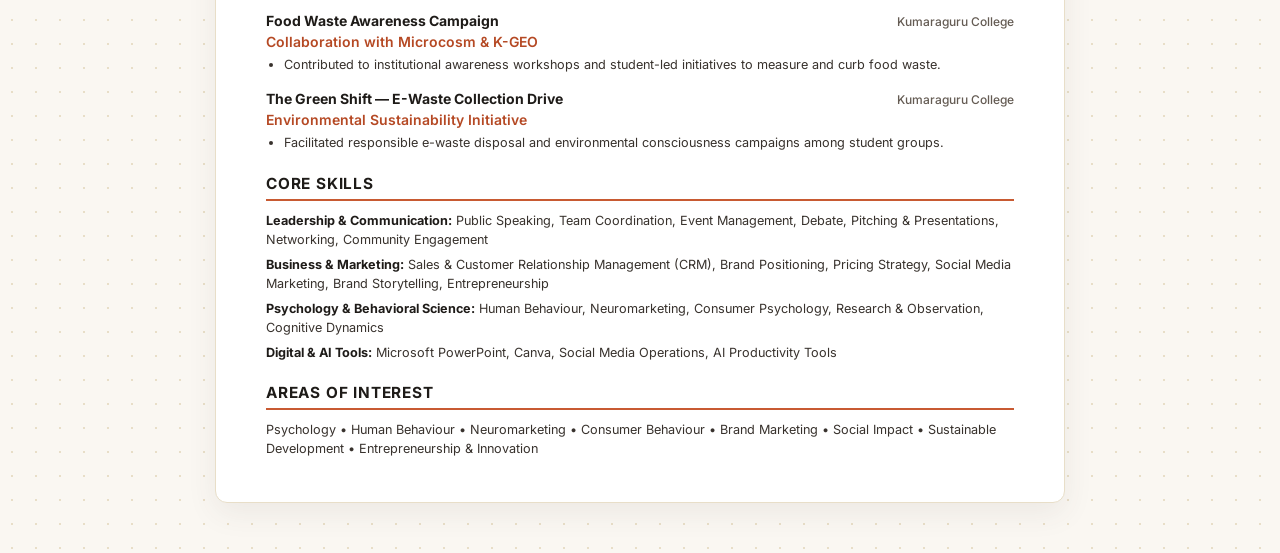
==== commit 64ad3876: "Add Week 6 blog: Laser Cutting experience with images" ====
--- a/resume.html
+++ b/resume.html
@@ -3,22 +3,22 @@
 <head>
   <meta charset="UTF-8">
   <meta name="viewport" content="width=device-width, initial-scale=1.0">
-  <title>Shree Varsha V K — ATS Resume</title>
-  <meta name="description" content="Resume of Shree Varsha V K - B.Sc. Psychology, Innovation Engineer Trainee at PRICE ProtoSem, Entrepreneur, Social Impact Leader">
-
-  <!-- Google Fonts: Cormorant Garamond, Plus Jakarta Sans -->
+  <title>Shree Varsha V K — Resume</title>
+  <meta name="description" content="ATS-optimized resume of Shree Varsha V K — B.Sc. Psychology, Social Impact Leader, Founder of Memorea.">
+  
+  <!-- Google Fonts: Cormorant Garamond, Inter, JetBrains Mono -->
   <link rel="preconnect" href="https://fonts.googleapis.com">
   <link rel="preconnect" href="https://fonts.gstatic.com" crossorigin>
-  <link href="https://fonts.googleapis.com/css2?family=Cormorant+Garamond:wght@600;700&family=Plus+Jakarta+Sans:wght@400;500;600;700&display=swap" rel="stylesheet">
-
-  <!-- Font Awesome -->
+  <link href="https://fonts.googleapis.com/css2?family=Cormorant+Garamond:wght@600;700&family=Inter:wght@300;400;500;600;700;800&family=JetBrains+Mono:wght@400;500;600&display=swap" rel="stylesheet">
+  
+  <!-- FontAwesome -->
   <link rel="stylesheet" href="https://cdnjs.cloudflare.com/ajax/libs/font-awesome/6.5.1/css/all.min.css">
 
   <style>
-    /* ATS-Friendly Print & Layout CSS */
+    /* ==================== ATS-OPTIMIZED PRINT & SCREEN RULES ==================== */
     @page {
-      size: letter portrait;
       margin: 15mm;
+      size: A4 portrait;
     }
 
     * {
@@ -28,33 +28,168 @@
     }
 
     body {
-      font-family: 'Plus Jakarta Sans', -apple-system, BlinkMacSystemFont, "Segoe UI", Roboto, sans-serif;
-      color: #1C1917;
-      background-color: #FAF8F5;
+      font-family: 'Inter', -apple-system, BlinkMacSystemFont, "Segoe UI", Roboto, sans-serif;
+      color: #1E1B18;
+      background-color: #FAF7F2;
+      background-image: radial-gradient(#E8DEC8 0.75px, transparent 0.75px);
+      background-size: 24px 24px;
       line-height: 1.5;
       font-size: 10.5pt;
-    }
-
-    .no-print-bar {
-      background: #23201E;
-      color: #FAF8F5;
-      padding: 12px 24px;
+      -webkit-font-smoothing: antialiased;
+    }
+
+    .resume-wrapper {
+      max-width: 850px;
+      margin: 30px auto 50px auto;
+      background: #FFFFFF;
+      padding: 44px 50px;
+      box-shadow: 0 10px 30px rgba(77, 69, 62, 0.08);
+      border-radius: 12px;
+      border: 1px solid #E8DEC8;
+    }
+
+    .header-name {
+      font-family: 'Cormorant Garamond', Georgia, serif;
+      font-size: 26pt;
+      font-weight: 700;
+      color: #1E1B18;
+      letter-spacing: -0.5px;
+      text-transform: uppercase;
+      line-height: 1.1;
+    }
+
+    .header-title {
+      font-size: 10.5pt;
+      font-weight: 600;
+      color: #C85A32;
+      margin-top: 4px;
+      margin-bottom: 10px;
+    }
+
+    .contact-row {
+      display: flex;
+      flex-wrap: wrap;
+      gap: 10px 18px;
+      font-size: 9.5pt;
+      color: #4D453E;
+      margin-bottom: 20px;
+      padding-bottom: 14px;
+      border-bottom: 1.5px solid #E8DEC8;
+    }
+
+    .contact-row a {
+      color: #C85A32;
+      text-decoration: none;
+      font-weight: 500;
+    }
+
+    .contact-row a:hover {
+      text-decoration: underline;
+    }
+
+    .section-title {
+      font-size: 11.5pt;
+      font-weight: 700;
+      text-transform: uppercase;
+      letter-spacing: 0.8px;
+      color: #1E1B18;
+      border-bottom: 2px solid #C85A32;
+      padding-bottom: 3px;
+      margin-top: 20px;
+      margin-bottom: 10px;
+    }
+
+    .item-block {
+      margin-bottom: 14px;
+      page-break-inside: avoid;
+    }
+
+    .item-header {
+      display: flex;
+      justify-content: space-between;
+      align-items: baseline;
+      font-weight: 600;
+      color: #1E1B18;
+      font-size: 10.5pt;
+    }
+
+    .item-role {
+      font-weight: 700;
+      color: #1E1B18;
+    }
+
+    .item-organization {
+      font-weight: 600;
+      color: #B54924;
+    }
+
+    .item-date {
+      font-size: 9pt;
+      color: #645B53;
+      font-weight: 500;
+      white-space: nowrap;
+    }
+
+    .item-location {
+      font-size: 9pt;
+      color: #645B53;
+      font-style: italic;
+    }
+
+    ul.bullet-list {
+      margin-top: 4px;
+      margin-left: 18px;
+      list-style-type: disc;
+    }
+
+    ul.bullet-list li {
+      font-size: 9.5pt;
+      color: #38322D;
+      margin-bottom: 3px;
+      line-height: 1.45;
+    }
+
+    .skills-grid {
+      display: grid;
+      grid-template-columns: 1fr;
+      gap: 6px;
+      font-size: 9.5pt;
+    }
+
+    .skill-category {
+      color: #38322D;
+    }
+
+    .skill-category strong {
+      color: #1E1B18;
+    }
+
+    /* Floating control bar for web preview */
+    .control-bar {
+      position: sticky;
+      top: 15px;
+      z-index: 100;
+      max-width: 850px;
+      margin: 15px auto -15px auto;
       display: flex;
       justify-content: space-between;
       align-items: center;
-      box-shadow: 0 2px 8px rgba(0,0,0,0.1);
-    }
-
-    .btn {
+      background: #FAF7F2;
+      color: #1E1B18;
+      padding: 10px 20px;
+      border-radius: 12px;
+      box-shadow: 0 8px 24px rgba(77, 69, 62, 0.12);
+      border: 1px solid #E8DEC8;
+    }
+
+    .control-btn {
       background: #C85A32;
       color: #FFFFFF;
       border: none;
       padding: 8px 16px;
-      font-size: 12px;
+      border-radius: 8px;
       font-weight: 600;
-      text-transform: uppercase;
-      letter-spacing: 0.5px;
-      border-radius: 2px;
+      font-size: 9pt;
       cursor: pointer;
       display: inline-flex;
       align-items: center;
@@ -63,409 +198,263 @@
       transition: background 0.2s;
     }
 
-    .btn:hover {
-      background: #A64320;
-    }
-
-    .btn-secondary {
-      background: #44403C;
-    }
-    .btn-secondary:hover {
-      background: #57534E;
-    }
-
-    .resume-wrapper {
-      max-width: 800px;
-      margin: 30px auto;
+    .control-btn:hover {
+      background: #B54924;
+    }
+
+    .control-btn.secondary {
       background: #FFFFFF;
-      padding: 44px 50px;
-      box-shadow: 0 4px 20px rgba(0, 0, 0, 0.05);
-      border: 1px solid #E6DFD5;
-    }
-
-    /* ATS Typography & Headings */
-    header {
-      border-bottom: 2px solid #1C1917;
-      padding-bottom: 16px;
-      margin-bottom: 20px;
-      text-align: center;
-    }
-
-    h1 {
-      font-family: 'Cormorant Garamond', Georgia, serif;
-      font-size: 24pt;
-      font-weight: 700;
-      color: #1C1917;
-      letter-spacing: -0.5px;
-      text-transform: uppercase;
-      margin-bottom: 4px;
-    }
-
-    .subtitle {
-      font-size: 10.5pt;
-      font-weight: 600;
+      color: #1E1B18;
+      border: 1px solid #E8DEC8;
+    }
+
+    .control-btn.secondary:hover {
+      background: #F7F2EB;
       color: #C85A32;
-      margin-bottom: 8px;
-    }
-
-    .contact-line {
-      font-size: 9pt;
-      color: #57534E;
-      display: flex;
-      flex-wrap: wrap;
-      justify-content: center;
-      gap: 12px;
-    }
-
-    .contact-line a {
-      color: #57534E;
-      text-decoration: none;
-    }
-
-    .section {
-      margin-bottom: 18px;
-    }
-
-    h2 {
-      font-size: 11pt;
-      font-weight: 700;
-      color: #1C1917;
-      text-transform: uppercase;
-      border-bottom: 1.5px solid #E6DFD5;
-      padding-bottom: 3px;
-      margin-bottom: 10px;
-      letter-spacing: 0.8px;
-    }
-
-    .item {
-      margin-bottom: 12px;
-    }
-
-    .item:last-child {
-      margin-bottom: 0;
-    }
-
-    .item-header {
-      display: flex;
-      justify-content: space-between;
-      align-items: baseline;
-      margin-bottom: 2px;
-    }
-
-    .item-title {
-      font-weight: 700;
-      font-size: 10.5pt;
-      color: #1C1917;
-    }
-
-    .item-subtitle {
-      font-size: 9.5pt;
-      font-weight: 600;
-      color: #57534E;
-    }
-
-    .item-date, .item-loc {
-      font-size: 8.5pt;
-      color: #78716C;
-      font-weight: 500;
-      white-space: nowrap;
-    }
-
-    p {
-      color: #44403C;
-      font-size: 9.5pt;
-      line-height: 1.45;
-      margin-top: 3px;
-    }
-
-    ul {
-      margin-top: 4px;
-      margin-left: 18px;
-      color: #44403C;
-    }
-
-    li {
-      font-size: 9.5pt;
-      line-height: 1.45;
-      margin-bottom: 3px;
-    }
-
-    .skills-grid {
-      display: grid;
-      grid-template-columns: 1fr;
-      gap: 5px;
-    }
-
-    .skill-row {
-      font-size: 9pt;
-      color: #44403C;
-    }
-
-    .skill-label {
-      font-weight: 700;
-      color: #1C1917;
-      display: inline-block;
-      min-width: 175px;
-    }
-
-    /* Print Overrides */
+    }
+
+    /* ==================== PRINT MEDIA STYLES ==================== */
     @media print {
-      @page {
-        margin: 15mm;
-      }
-
       body {
-        background: #FFFFFF;
-        color: #000000;
-      }
-
-      .no-print-bar {
+        background-color: #ffffff !important;
+        background-image: none !important;
+        color: #000000 !important;
+        font-size: 9.5pt !important;
+      }
+
+      .no-print, header, footer, .control-bar {
         display: none !important;
       }
 
       .resume-wrapper {
-        margin: 0;
-        padding: 0;
-        box-shadow: none;
-        border: none;
-        max-width: 100%;
-      }
-
-      header {
-        border-bottom: 1.5px solid #000;
-      }
-
-      h2 {
-        border-bottom: 1px solid #000;
-        color: #000;
-      }
-
-      a {
-        color: #000;
-        text-decoration: none;
-      }
-
-      .item-title, .subtitle {
-        color: #000;
+        margin: 0 !important;
+        padding: 0 !important;
+        box-shadow: none !important;
+        border: none !important;
+        max-width: 100% !important;
+      }
+
+      .header-name {
+        color: #000000 !important;
+        font-size: 20pt !important;
+      }
+
+      .header-title {
+        color: #000000 !important;
+      }
+
+      .section-title {
+        color: #000000 !important;
+        border-bottom: 1.5px solid #000000 !important;
+      }
+
+      .item-organization, .contact-row a {
+        color: #000000 !important;
+      }
+
+      ul.bullet-list li, .skill-category {
+        color: #111111 !important;
       }
     }
   </style>
 </head>
 <body>
 
-  <!-- Non-Printing Top Action Bar -->
-  <div class="no-print-bar">
-    <div style="font-size: 13px; font-weight: 500; letter-spacing: 0.5px;">
-      <i class="fa-solid fa-feather" style="color: #C85A32; margin-right: 6px;"></i> ATS-Optimized Resume Preview
+  <!-- Controls (hidden when printing) -->
+  <div class="control-bar no-print">
+    <div style="display: flex; align-items: center; gap: 8px; font-size: 10pt; font-weight: 600;">
+      <i class="fa-solid fa-file-lines" style="color: #C85A32;"></i>
+      <span>ATS-Optimized Resume Preview</span>
     </div>
     <div style="display: flex; gap: 10px;">
-      <a href="index.html" class="btn btn-secondary">
-        <i class="fa-solid fa-arrow-left"></i> View Live Portfolio
+      <a href="index.html" class="control-btn secondary">
+        <i class="fa-solid fa-arrow-left"></i> Back to Portfolio
       </a>
-      <button onclick="window.print()" class="btn">
+      <button onclick="window.print()" class="control-btn">
         <i class="fa-solid fa-print"></i> Print / Save as PDF
       </button>
     </div>
   </div>
 
-  <!-- Main Resume Content -->
-  <main class="resume-wrapper">
-    
-    <!-- Header -->
+  <div class="resume-wrapper">
+
+    <!-- ==================== HEADER ==================== -->
     <header>
-      <h1>Shree Varsha V K</h1>
-      <div class="subtitle">B.Sc. Psychology | Social Impact | Entrepreneurship | Marketing & Communication</div>
-      <div class="contact-line">
-        <span><i class="fa-solid fa-location-dot"></i> Coimbatore, Tamil Nadu, India</span>
-        <span>•</span>
-        <span><i class="fa-solid fa-phone"></i> +91 86100 82382</span>
-        <span>•</span>
-        <span><i class="fa-solid fa-envelope"></i> <a href="mailto:shreevarsha80@gmail.com">shreevarsha80@gmail.com</a></span>
-        <span>•</span>
-        <span><i class="fa-brands fa-linkedin"></i> <a href="https://www.linkedin.com/in/shree-varsha-vk-458909373">linkedin.com/in/shree-varsha-vk-458909373</a></span>
+      <h1 class="header-name">SHREE VARSHA V K</h1>
+      <div class="header-title">B.Sc. Psychology &bull; Social Impact &bull; Entrepreneurship &bull; Marketing &amp; Communication</div>
+      
+      <div class="contact-row">
+        <span><i class="fa-solid fa-location-dot" style="color: #C85A32;"></i> Coimbatore, Tamil Nadu, India</span>
+        <span><i class="fa-solid fa-phone" style="color: #C85A32;"></i> +91 8610082382</span>
+        <span><i class="fa-solid fa-envelope" style="color: #C85A32;"></i> <a href="mailto:shreevarsha80@gmail.com">shreevarsha80@gmail.com</a></span>
+        <span><i class="fa-brands fa-linkedin" style="color: #C85A32;"></i> <a href="https://www.linkedin.com/in/shree-varsha-vk-458909373?utm_source=share_via&utm_content=profile&utm_medium=member_android" target="_blank">linkedin.com/in/shree-varsha-vk</a></span>
+        <span><i class="fa-brands fa-github" style="color: #C85A32;"></i> <a href="https://github.com/shreevarsha80-prog" target="_blank">github.com/shreevarsha80-prog</a></span>
       </div>
     </header>
 
-    <!-- Professional Summary -->
-    <section class="section">
-      <h2>Professional Profile</h2>
-      <p>
-        Psychology undergraduate with experience in social-impact initiatives, student leadership, entrepreneurship, marketing, public speaking and community engagement. Currently serving as Vice President – Social Vertical (2026–27), with prior experience as Joint Secretary – Social Vertical (2025–26). Founder of <em>Memorea</em>, a personalized accessories and keepsakes venture, with practical experience in product development, pricing, customer interaction, marketing, packaging and sales. Interested in opportunities combining psychology, human behaviour, communication, marketing, entrepreneurship and social impact.
+    <!-- ==================== PROFESSIONAL PROFILE ==================== -->
+    <section>
+      <h2 class="section-title">Professional Summary</h2>
+      <p style="font-size: 9.5pt; color: #38322D; line-height: 1.5; margin-bottom: 8px;">
+        Psychology undergraduate with proven experience in social-impact initiatives, student leadership, entrepreneurship, marketing, public speaking, and community engagement. Serving as Vice President – Social Vertical (2026–27) with a strong foundation in human behaviour, neuromarketing, and volunteer mobilization. Founder of Memorea, managing end-to-end product development, pricing, storytelling, customer relations, and brand marketing. Passionate about leveraging behavioural insights to drive scalable social transformation and brand innovation.
       </p>
     </section>
 
-    <!-- Education -->
-    <section class="section">
-      <h2>Education</h2>
+    <!-- ==================== EDUCATION ==================== -->
+    <section>
+      <h2 class="section-title">Education</h2>
       
-      <div class="item">
-        <div class="item-header">
-          <span class="item-title">Kumaraguru College of Liberal Arts and Science</span>
+      <div class="item-block">
+        <div class="item-header">
+          <span class="item-role">Bachelor of Science (B.Sc.) in Psychology</span>
           <span class="item-date">Expected Graduation: 2028</span>
         </div>
-        <div class="item-header">
-          <span class="item-subtitle">B.Sc. Psychology</span>
-          <span class="item-loc">Coimbatore, Tamil Nadu</span>
-        </div>
-      </div>
-
-      <div class="item">
-        <div class="item-header">
-          <span class="item-title">Gedee Public School</span>
-          <span class="item-date">Class XII</span>
-        </div>
-        <div class="item-subtitle">Class XII — CBSE</div>
-      </div>
-
-      <div class="item">
-        <div class="item-header">
-          <span class="item-title">Gedee Public School</span>
-          <span class="item-date">Class X</span>
-        </div>
-        <div class="item-subtitle">Class X — CBSE</div>
-      </div>
-    </section>
-
-    <!-- Leadership Experience -->
-    <section class="section">
-      <h2>Leadership Experience</h2>
-
-      <div class="item">
-        <div class="item-header">
-          <span class="item-title">Vice President – Social Vertical</span>
+        <div class="item-organization">Kumaraguru College of Liberal Arts and Science &bull; Coimbatore, Tamil Nadu</div>
+      </div>
+
+      <div class="item-block">
+        <div class="item-header">
+          <span class="item-role">Class XII (CBSE)</span>
+          <span class="item-date">Completed</span>
+        </div>
+        <div class="item-organization">Gedee Public School &bull; Coimbatore, Tamil Nadu</div>
+      </div>
+
+      <div class="item-block">
+        <div class="item-header">
+          <span class="item-role">Class X (CBSE)</span>
+          <span class="item-date">Completed</span>
+        </div>
+        <div class="item-organization">Gedee Public School &bull; Coimbatore, Tamil Nadu</div>
+      </div>
+    </section>
+
+    <!-- ==================== LEADERSHIP EXPERIENCE ==================== -->
+    <section>
+      <h2 class="section-title">Leadership Experience</h2>
+
+      <div class="item-block">
+        <div class="item-header">
+          <span class="item-role">Vice President — Social Vertical</span>
           <span class="item-date">2026 – 2027</span>
         </div>
-        <ul>
-          <li>Leading and coordinating social-impact initiatives and community engagement activities.</li>
-          <li>Supporting the planning and execution of awareness campaigns and community-focused programs.</li>
-          <li>Working with student teams to develop and execute initiatives addressing social and environmental concerns.</li>
-          <li>Collaborating with different stakeholders and student teams to create meaningful community impact.</li>
-        </ul>
-      </div>
-
-      <div class="item">
-        <div class="item-header">
-          <span class="item-title">Joint Secretary – Social Vertical</span>
+        <div class="item-organization">Student Leadership Council &bull; Kumaraguru College of Liberal Arts and Science</div>
+        <ul class="bullet-list">
+          <li>Direct and coordinate cross-functional social-impact initiatives and community engagement programs across campus.</li>
+          <li>Oversee strategic planning, volunteer logistics, and execution of awareness campaigns addressing societal and environmental issues.</li>
+          <li>Collaborate with institutional leadership, partner organizations, and student verticals to deliver measurable community impact.</li>
+        </ul>
+      </div>
+
+      <div class="item-block">
+        <div class="item-header">
+          <span class="item-role">Joint Secretary — Social Vertical</span>
           <span class="item-date">2025 – 2026</span>
         </div>
-        <ul>
-          <li>Coordinated and contributed to community-oriented initiatives under the Social Vertical.</li>
-          <li>Supported awareness campaigns and outreach activities addressing social and environmental concerns.</li>
-          <li>Worked with student teams to plan and execute community-focused events.</li>
-          <li>Contributed to initiatives involving food-waste awareness, e-waste management and community engagement.</li>
-          <li>Participated in activities supporting children, elderly communities, neurodivergent individuals, sanitary workers and tribal communities.</li>
-        </ul>
-      </div>
-
-      <div class="item">
-        <div class="item-header">
-          <span class="item-title">Assistant School Pupil Leader (ASPL)</span>
-          <span class="item-date">Prior</span>
-        </div>
-        <div class="item-subtitle">Gedee Public School</div>
-        <ul>
-          <li>Served in a student leadership position, supporting school-level coordination, student representation and organizational activities.</li>
-          <li>Worked with fellow student leaders to support school initiatives and maintain effective communication among students.</li>
-        </ul>
-      </div>
-    </section>
-
-    <!-- Innovation & Fellowship -->
-    <section class="section">
-      <h2>Professional / Program Experience</h2>
-
-      <div class="item">
-        <div class="item-header">
-          <span class="item-title">PRICE ProtoSem — Forge</span>
-          <span class="item-date">2026</span>
-        </div>
-        <div class="item-subtitle">Participant / Cohort Member | 100% Scholarship</div>
-        <ul>
-          <li>Selected for the PRICE ProtoSem Cohort with a 100% scholarship.</li>
-          <li>Participated in an innovation and entrepreneurship-oriented program.</li>
-          <li>Explored problem identification, ideation and entrepreneurial thinking.</li>
-          <li>Worked alongside students from diverse academic backgrounds.</li>
-        </ul>
-      </div>
-    </section>
-
-    <!-- Entrepreneurial Experience -->
-    <section class="section">
-      <h2>Entrepreneurial Experience</h2>
-
-      <div class="item">
-        <div class="item-header">
-          <span class="item-title">Founder / Entrepreneur — Memorea</span>
-          <span class="item-date">Present</span>
-        </div>
-        <div class="item-subtitle">Personalized Accessories and Keepsakes Venture (“Memories, made to wear.”)</div>
-        <ul>
-          <li>A personalized accessories and keepsakes venture built around creating products connected to personal memories and meaningful moments (phone charms, bracelets, customized charms, plushie bag charms, hair accessories, small keepsakes).</li>
-          <li>Managed product selection and customization, pricing, customer communication, sales and order management, packaging, delivery coordination, and Instagram brand storytelling.</li>
-        </ul>
-      </div>
-    </section>
-
-    <!-- Social Impact Projects -->
-    <section class="section">
-      <h2>Social Impact Projects</h2>
-
-      <div class="item">
-        <div class="item-header">
-          <span class="item-title">Food Waste Awareness Campaign</span>
-        </div>
-        <ul>
-          <li>Contributed to a food-waste awareness campaign in collaboration with Microcosm & K-GEO.</li>
-          <li>Conducted awareness activities focused on reducing food waste.</li>
-          <li>Worked with a student coordination team to execute the campaign.</li>
-        </ul>
-      </div>
-
-      <div class="item">
-        <div class="item-header">
-          <span class="item-title">The Green Shift — E-Waste Drive</span>
-        </div>
-        <ul>
-          <li>Contributed to an e-waste awareness and collection initiative.</li>
-          <li>Supported responsible e-waste disposal and environmental awareness.</li>
-          <li>Participated in planning and execution of the student-led initiative.</li>
-        </ul>
-      </div>
-    </section>
-
-    <!-- Core Skills & Competencies -->
-    <section class="section">
-      <h2>Core Skills</h2>
-      
+        <div class="item-organization">Student Leadership Council &bull; Kumaraguru College of Liberal Arts and Science</div>
+        <ul class="bullet-list">
+          <li>Coordinated community-oriented initiatives and awareness campaigns focusing on food-waste prevention and sustainable e-waste collection.</li>
+          <li>Spearheaded grassroots engagement drives supporting neurodivergent individuals, elderly residents, children, sanitary workers, and tribal communities.</li>
+          <li>Facilitated inter-team communication, event execution, and stakeholder outreach.</li>
+        </ul>
+      </div>
+
+      <div class="item-block">
+        <div class="item-header">
+          <span class="item-role">Assistant School Pupil Leader (ASPL)</span>
+          <span class="item-date">School Term</span>
+        </div>
+        <div class="item-organization">Gedee Public School &bull; Coimbatore</div>
+        <ul class="bullet-list">
+          <li>Represented student body in school governance, coordinated student activities, and supported school-wide event management.</li>
+          <li>Fostered constructive communication between students, faculty, and administration.</li>
+        </ul>
+      </div>
+    </section>
+
+    <!-- ==================== ENTREPRENEURIAL EXPERIENCE ==================== -->
+    <section>
+      <h2 class="section-title">Entrepreneurial Experience</h2>
+
+      <div class="item-block">
+        <div class="item-header">
+          <span class="item-role">Founder &amp; Creative Director</span>
+          <span class="item-date">Ongoing</span>
+        </div>
+        <div class="item-organization">Memorea — “Memories, made to wear.”</div>
+        <ul class="bullet-list">
+          <li>Founded and built a personalized accessories venture offering customized phone charms, bracelets, themed charms, plushie bag charms, and keepsakes.</li>
+          <li>Directed end-to-end business operations: product ideation, consumer pricing models, order fulfillment, packaging, and direct customer communication.</li>
+          <li>Executed social-media marketing strategies and brand storytelling, creating emotional connections between keepsakes and personal milestones.</li>
+        </ul>
+      </div>
+    </section>
+
+    <!-- ==================== INNOVATION & SCHOLARSHIP ==================== -->
+    <section>
+      <h2 class="section-title">Industry Innovation &amp; Fellowship</h2>
+
+      <div class="item-block">
+        <div class="item-header">
+          <span class="item-role">Innovation Engineer Trainee — PRICE ProtoSem</span>
+          <span class="item-date">2026 (Ongoing)</span>
+        </div>
+        <div class="item-organization">20-Week Industry-Integrated Innovation Programme &bull; Forge Innovation &amp; Ventures (100% Scholarship)</div>
+        <ul class="bullet-list">
+          <li>Selected for an intensive 20-week industry-integrated innovation programme focused on solving real-world retail and commerce challenges through AI, analytics, intelligent systems, IoT, prototyping, and entrepreneurship.</li>
+          <li>Working with industry problem statements to explore, develop, and validate practical technology solutions beyond conventional classroom learning.</li>
+          <li>Engaged in systematic problem identification, market discovery, design thinking, iterative hardware/software prototyping, and venture-building frameworks.</li>
+        </ul>
+      </div>
+    </section>
+
+    <!-- ==================== SOCIAL IMPACT PROJECTS ==================== -->
+    <section>
+      <h2 class="section-title">Social Impact Projects</h2>
+
+      <div class="item-block">
+        <div class="item-header">
+          <span class="item-role">Food Waste Awareness Campaign</span>
+          <span class="item-date">Kumaraguru College</span>
+        </div>
+        <div class="item-organization">Collaboration with Microcosm &amp; K-GEO</div>
+        <ul class="bullet-list">
+          <li>Contributed to institutional awareness workshops and student-led initiatives to measure and curb food waste.</li>
+        </ul>
+      </div>
+
+      <div class="item-block">
+        <div class="item-header">
+          <span class="item-role">The Green Shift — E-Waste Collection Drive</span>
+          <span class="item-date">Kumaraguru College</span>
+        </div>
+        <div class="item-organization">Environmental Sustainability Initiative</div>
+        <ul class="bullet-list">
+          <li>Facilitated responsible e-waste disposal and environmental consciousness campaigns among student groups.</li>
+        </ul>
+      </div>
+    </section>
+
+    <!-- ==================== CORE SKILLS ==================== -->
+    <section>
+      <h2 class="section-title">Core Skills</h2>
       <div class="skills-grid">
-        <div class="skill-row">
-          <span class="skill-label">Leadership & Communication:</span>
-          Public Speaking • Team Coordination • Event Management • Leadership • Presentation • Debate • Networking • Community Engagement
-        </div>
-        <div class="skill-row">
-          <span class="skill-label">Business & Marketing:</span>
-          Sales • Customer Communication • Product Positioning • Marketing • Brand Building • Pricing • Entrepreneurship • Storytelling
-        </div>
-        <div class="skill-row">
-          <span class="skill-label">Psychology:</span>
-          Human Behaviour • Psychology • Research & Learning • Observation • Neuromarketing • Consumer Behaviour
-        </div>
-        <div class="skill-row">
-          <span class="skill-label">Digital Tools:</span>
-          Microsoft PowerPoint • Canva • Instagram & Social Media • AI-assisted Productivity Tools
-        </div>
-      </div>
-    </section>
-
-    <!-- Areas of Interest -->
-    <section class="section">
-      <h2>Areas of Interest</h2>
-      <p>
-        Psychology • Human Behaviour • Neuromarketing • Consumer Behaviour • Marketing • Entrepreneurship • Social Impact • Communication • Innovation • Community Development
+        <div class="skill-category"><strong>Leadership &amp; Communication:</strong> Public Speaking, Team Coordination, Event Management, Debate, Pitching &amp; Presentations, Networking, Community Engagement</div>
+        <div class="skill-category"><strong>Business &amp; Marketing:</strong> Sales &amp; Customer Relationship Management (CRM), Brand Positioning, Pricing Strategy, Social Media Marketing, Brand Storytelling, Entrepreneurship</div>
+        <div class="skill-category"><strong>Psychology &amp; Behavioral Science:</strong> Human Behaviour, Neuromarketing, Consumer Psychology, Research &amp; Observation, Cognitive Dynamics</div>
+        <div class="skill-category"><strong>Digital &amp; AI Tools:</strong> Microsoft PowerPoint, Canva, Social Media Operations, AI Productivity Tools</div>
+      </div>
+    </section>
+
+    <!-- ==================== AREAS OF INTEREST ==================== -->
+    <section>
+      <h2 class="section-title">Areas of Interest</h2>
+      <p style="font-size: 9.5pt; color: #38322D;">
+        Psychology &bull; Human Behaviour &bull; Neuromarketing &bull; Consumer Behaviour &bull; Brand Marketing &bull; Social Impact &bull; Sustainable Development &bull; Entrepreneurship &amp; Innovation
       </p>
     </section>
 
-  </main>
+  </div>
 
 </body>
 </html>
